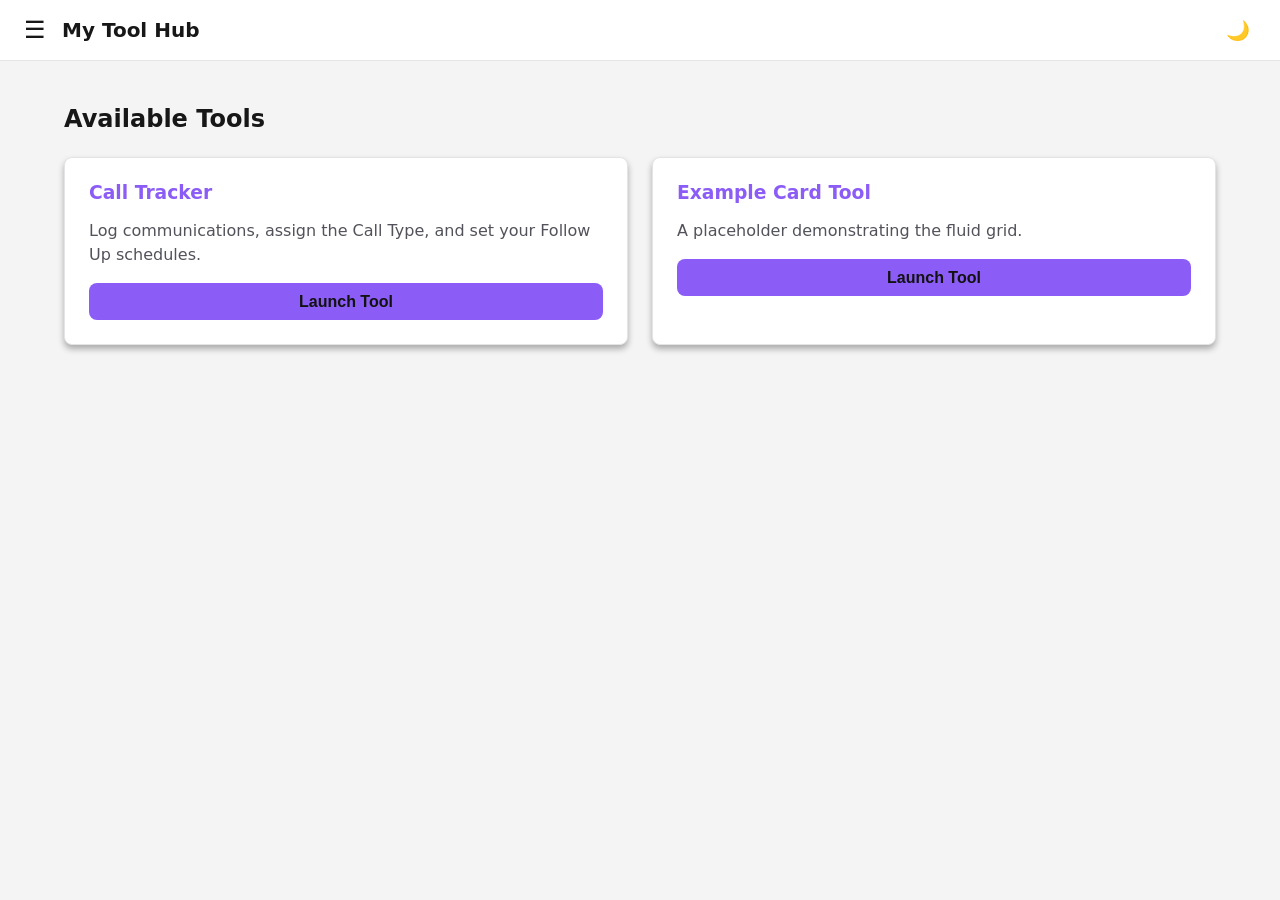
==== index.html @ a7cb777e "Add files via upload Added the starting files for the site" ====
<!DOCTYPE html>
<html lang="en">
<head>
    <meta charset="UTF-8">
    <meta name="viewport" content="width=device-width, initial-scale=1.0">
    <title>Tool Hub</title>
    <link rel="stylesheet" href="style.css">
</head>
<body>

    <main class="tool-workspace">
        <h2 style="margin-bottom: var(--spacing-lg);">Available Tools</h2>
        
        <!-- The JS will inject the .panel cards into this grid -->
        <div id="tools-grid" class="fluid-grid"></div>
    </main>

    <script src="app.js"></script>
</body>
</html>
---- style.css ----
/* --- 1. DESIGN TOKENS (Variables) --- */
:root {
    /* Light Mode (Default) */
    --bg-base: #f4f4f5;
    --bg-surface: #ffffff;
    --bg-input: #ffffff;
    
    --brand-primary: #8b5cf6; /* Slightly darker purple for light mode contrast */
    --brand-hover: #7c3aed;
    
    --text-primary: #171717;
    --text-secondary: #52525b;
    --border-color: #e4e4e7;

    /* Sizing (Remains the same) */
    --radius: 8px;
    --spacing-sm: 0.5rem;
    --spacing-md: 1rem;
    --spacing-lg: 1.5rem;
}

/* Dark Mode Override */
[data-theme="dark"] {
    --bg-base: #121212;
    --bg-surface: #1e1e1e;
    --bg-input: #2d2d2d;
    
    --brand-primary: #bb86fc; 
    --brand-hover: #9965f4;
    
    --text-primary: #e0e0e0;
    --text-secondary: #a0a0a0;
    --border-color: #333333;
}

/* --- 2. BASE STYLES --- */
body {
    margin: 0;
    font-family: system-ui, -apple-system, sans-serif;
    background-color: var(--bg-base);
    color: var(--text-primary);
    display: flex;
    flex-direction: column;
    min-height: 100vh;
}

/* --- 3. LAYOUT & RESIZING --- */
.tool-workspace {
    width: 100%;
    max-width: 1200px;
    margin: 0 auto;
    padding: var(--spacing-lg);
    box-sizing: border-box;
    flex: 1;
}

/* Items stay side-by-side until they have < 300px, then they stack */
.fluid-grid {
    display: grid;
    grid-template-columns: repeat(auto-fit, minmax(300px, 1fr));
    gap: var(--spacing-lg);
}

/* --- 4. UI COMPONENTS --- */
/* Card Elements */
.panel {
    background-color: var(--bg-surface);
    border-radius: var(--radius);
    padding: var(--spacing-lg);
    box-shadow: 0 4px 6px rgba(0,0,0,0.3);
    border: 1px solid var(--border-color);
}

.panel h2, .panel h3 {
    margin-top: 0;
    margin-bottom: var(--spacing-md);
    color: var(--brand-primary);
}

/* Typography */
p {
    color: var(--text-secondary);
    line-height: 1.5;
}

/* Form Groups & Inputs */
.form-group {
    display: flex;
    flex-direction: column;
    gap: 0.3rem;
    margin-bottom: var(--spacing-md);
}

label {
    font-size: 0.9rem;
    font-weight: 500;
    color: var(--text-primary);
}

input, select, textarea {
    width: 100%;
    padding: 0.6rem;
    background-color: var(--bg-input);
    color: var(--text-primary);
    border: 1px solid var(--border-color);
    border-radius: var(--radius);
    box-sizing: border-box;
    font-family: inherit;
}

input:focus, select:focus, textarea:focus {
    outline: none;
    border-color: var(--brand-primary);
}

/* Buttons */
.btn {
    background-color: var(--brand-primary);
    color: #121212;
    border: none;
    padding: 0.6rem var(--spacing-md);
    border-radius: var(--radius);
    cursor: pointer;
    font-weight: 600;
    width: 100%;
    font-size: 1rem;
    transition: background-color 0.2s;
}

.btn:hover {
    background-color: var(--brand-hover);
}

/* Specific Header Styles */
#global-header {
    background-color: var(--bg-surface);
    padding: 1rem var(--spacing-lg);
    display: flex;
    align-items: center;
    border-bottom: 1px solid var(--border-color);
}

.hamburger {
    cursor: pointer;
    font-size: 1.5rem;
    margin-right: 1rem;
    background: none;
    border: none;
    color: var(--text-primary);
    padding: 0;
}

#global-header h1 {
    margin: 0;
    font-size: 1.25rem;
    font-weight: 600;
}
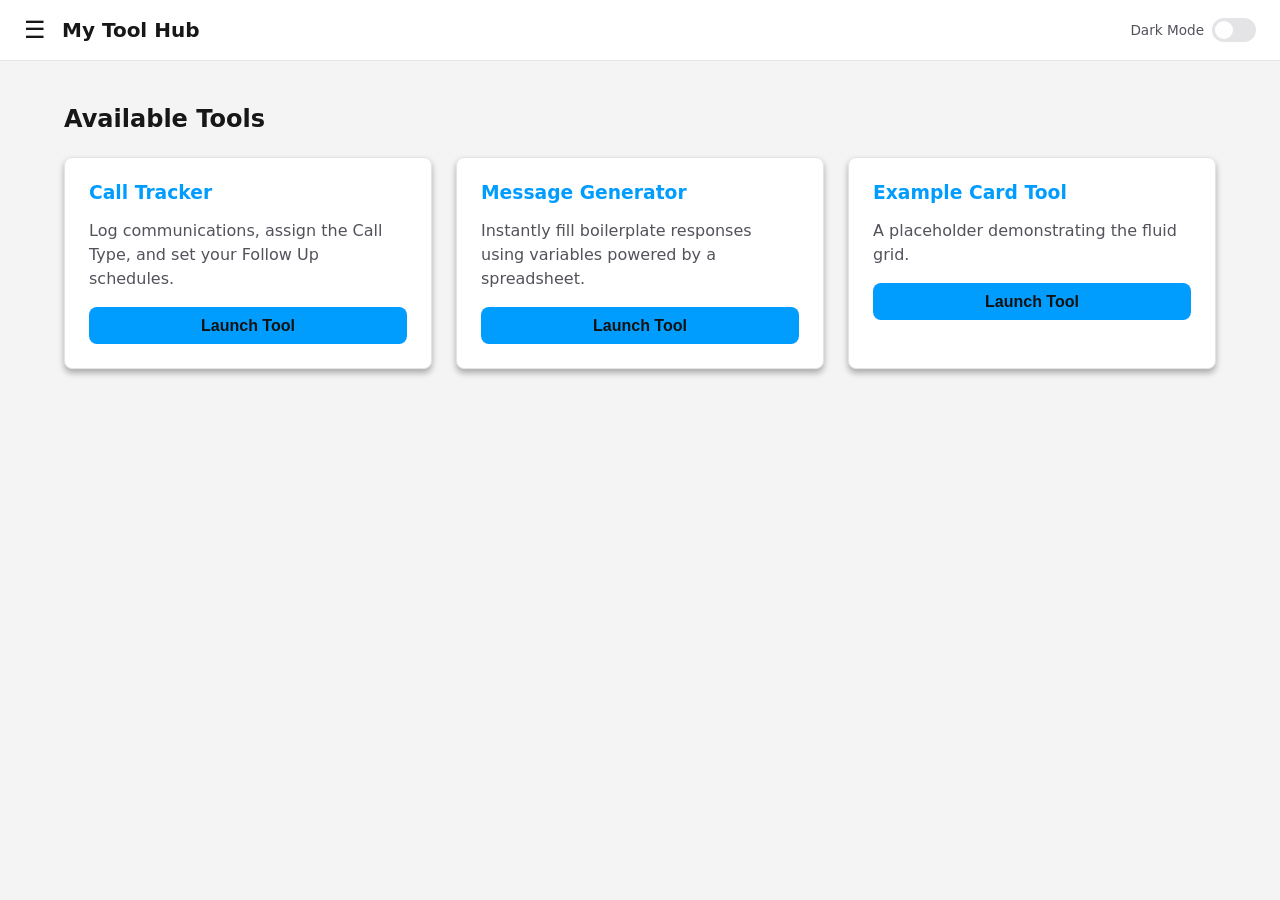
==== commit a6a285ba: "Update index.html Adding support for .ico" ====
--- a/index.html
+++ b/index.html
@@ -4,6 +4,7 @@
     <meta charset="UTF-8">
     <meta name="viewport" content="width=device-width, initial-scale=1.0">
     <title>Tool Hub</title>
+    <link rel="icon" type="image/png" href="/favicon.ico">
     <link rel="stylesheet" href="style.css">
 </head>
 <body>
@@ -17,4 +18,4 @@
 
     <script src="app.js"></script>
 </body>
-</html>+</html>
--- a/style.css
+++ b/style.css
@@ -5,8 +5,8 @@
     --bg-surface: #ffffff;
     --bg-input: #ffffff;
     
-    --brand-primary: #8b5cf6; /* Slightly darker purple for light mode contrast */
-    --brand-hover: #7c3aed;
+    --brand-primary: #009dff; /* Slightly darker purple for light mode contrast */
+    --brand-hover: #008ee6;
     
     --text-primary: #171717;
     --text-secondary: #52525b;
@@ -25,8 +25,8 @@
     --bg-surface: #1e1e1e;
     --bg-input: #2d2d2d;
     
-    --brand-primary: #bb86fc; 
-    --brand-hover: #9965f4;
+    --brand-primary: #1b69b1; 
+    --brand-hover: #175b9b;
     
     --text-primary: #e0e0e0;
     --text-secondary: #a0a0a0;
@@ -154,4 +154,64 @@
     margin: 0;
     font-size: 1.25rem;
     font-weight: 600;
-}+}
+
+/* --- 5. THEME SWITCH --- */
+.theme-switch-wrapper {
+    margin-left: auto; /* Pushes it to the right of the header */
+    display: flex;
+    align-items: center;
+    gap: 0.5rem;
+}
+
+.theme-switch-label {
+    font-size: 0.85rem;
+    font-weight: 500;
+    color: var(--text-secondary);
+}
+
+.theme-switch {
+    position: relative;
+    display: inline-block;
+    width: 44px;
+    height: 24px;
+}
+
+.theme-switch input {
+    opacity: 0;
+    width: 0;
+    height: 0;
+}
+
+.slider {
+    position: absolute;
+    cursor: pointer;
+    top: 0;
+    left: 0;
+    right: 0;
+    bottom: 0;
+    background-color: var(--border-color); /* Grey when off/light mode */
+    transition: 0.3s;
+    border-radius: 24px;
+}
+
+.slider:before {
+    position: absolute;
+    content: "";
+    height: 18px;
+    width: 18px;
+    left: 3px;
+    bottom: 3px;
+    background-color: white;
+    transition: 0.3s;
+    border-radius: 50%;
+}
+
+/* Checked state (Dark Mode Active) */
+input:checked + .slider {
+    background-color: var(--brand-primary);
+}
+
+input:checked + .slider:before {
+    transform: translateX(20px);
+}
